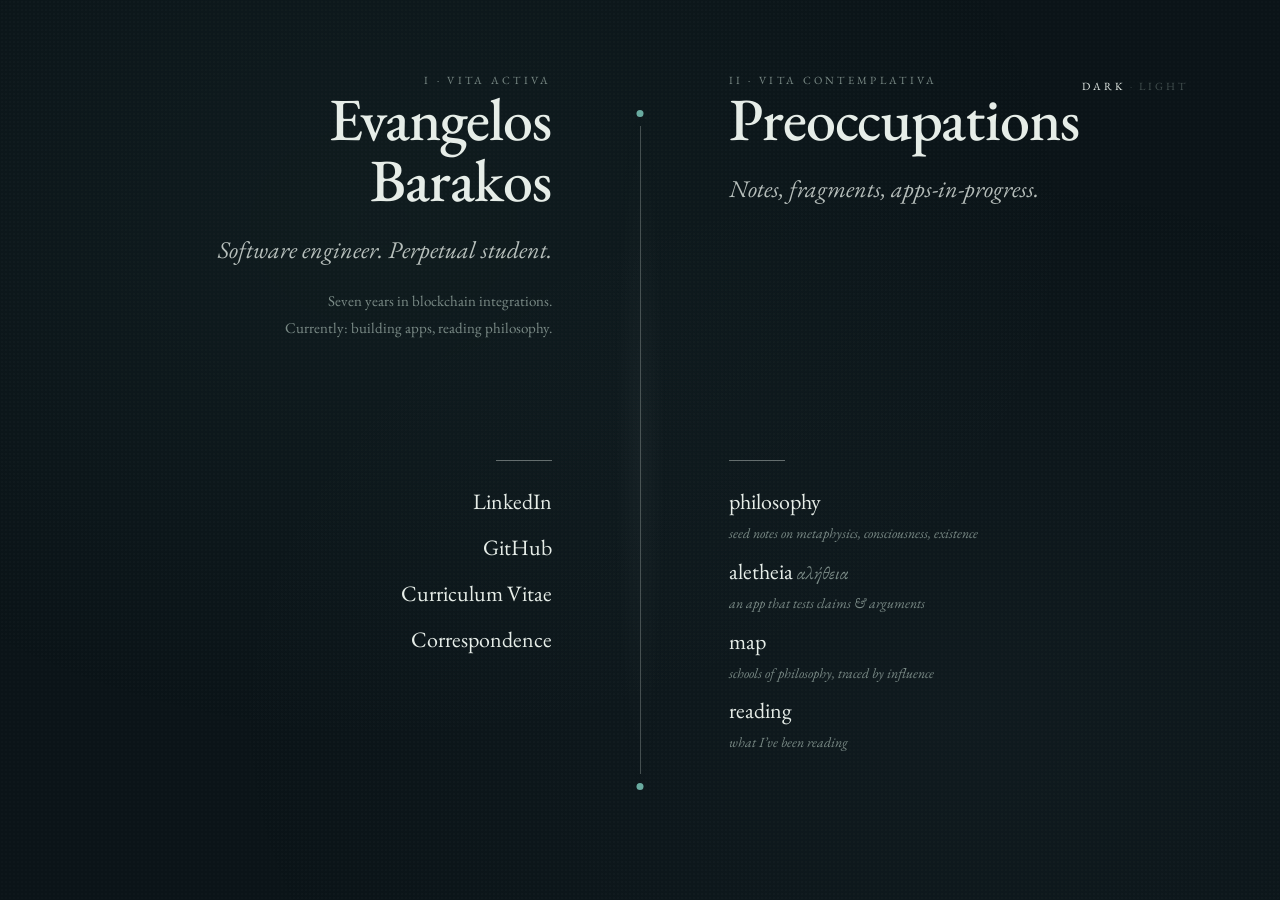
==== index.html @ 4cc936d7 "feat: add reading (Goodreads) entry + sharpen map gloss from real content Right page now has four en" ====
<!DOCTYPE HTML>
<html lang="en">
	<head>
		<title>Evangelos Barakos</title>
		<meta charset="utf-8" />
		<meta name="viewport" content="width=device-width, initial-scale=1" />
		<meta name="description" content="Evangelos Barakos — software engineer and perpetual student. Seven years in blockchain integrations. Personal page, notes, and apps-in-progress." />
		<meta name="theme-color" content="#0b1418" />
		<meta name="color-scheme" content="dark light" />
		<link rel="canonical" href="https://www.ebarakos.com/" />

		<script>
			(function () {
				try {
					var saved = localStorage.getItem('theme');
					document.documentElement.setAttribute('data-theme', saved === 'light' ? 'light' : 'dark');
				} catch (_) {
					document.documentElement.setAttribute('data-theme', 'dark');
				}
			})();
		</script>

		<meta property="og:title" content="Evangelos Barakos" />
		<meta property="og:description" content="Software engineer. Perpetual student. Seven years in blockchain integrations." />
		<meta property="og:type" content="website" />
		<meta property="og:url" content="https://www.ebarakos.com/" />
		<meta property="og:image" content="https://www.ebarakos.com/assets/og-image-v2.png" />
		<meta property="og:image:width" content="1200" />
		<meta property="og:image:height" content="630" />
		<meta name="twitter:card" content="summary_large_image" />
		<meta name="twitter:title" content="Evangelos Barakos" />
		<meta name="twitter:description" content="Software engineer. Perpetual student. Seven years in blockchain integrations." />
		<meta name="twitter:image" content="https://www.ebarakos.com/assets/og-image-v2.png" />

		<link rel="preconnect" href="https://fonts.googleapis.com" />
		<link rel="preconnect" href="https://fonts.gstatic.com" crossorigin />
		<link rel="stylesheet" href="https://fonts.googleapis.com/css2?family=EB+Garamond:ital,wght@0,400;0,500;0,600;1,400;1,500&display=swap" />
		<link rel="stylesheet" href="assets/css/main.css" />

		<link rel="icon" href="assets/favicon.svg" type="image/svg+xml" />
		<link rel="alternate icon" href="assets/favicon.ico" />
		<link rel="apple-touch-icon" href="assets/apple-touch-icon.png" />

		<script type="application/ld+json">
		{
			"@context": "https://schema.org",
			"@type": "Person",
			"name": "Evangelos Barakos",
			"url": "https://www.ebarakos.com/",
			"email": "mailto:e.mparakos@gmail.com",
			"knowsAbout": ["Software engineering", "Blockchain integrations", "Philosophy"],
			"sameAs": [
				"https://www.linkedin.com/in/ebarakos",
				"https://github.com/ebarakos"
			]
		}
		</script>
	</head>
	<body>
		<button class="theme-toggle" type="button" aria-label="Switch between dark and light theme" aria-pressed="false">
			<span class="theme-opt" data-opt="dark">dark</span>
			<span class="theme-sep" aria-hidden="true"> · </span>
			<span class="theme-opt" data-opt="light">light</span>
		</button>

		<main class="shell">

			<section class="page page-left" aria-labelledby="name-heading">
				<div class="folio">I · Vita Activa</div>
				<div class="plate">
					<div class="plate-head">
						<h1 id="name-heading">Evangelos<br/>Barakos</h1>
						<p class="tagline">Software engineer. Perpetual student.</p>
						<div class="bio">
							<p>Seven years in blockchain integrations.</p>
							<p>Currently: building apps, reading philosophy.</p>
						</div>
					</div>
					<span class="rule"></span>
					<div class="plate-body">
						<nav aria-label="Professional links">
							<ul class="listing">
								<li><a href="https://www.linkedin.com/in/ebarakos" target="_blank" rel="noopener noreferrer">LinkedIn</a></li>
								<li><a href="https://github.com/ebarakos" target="_blank" rel="noopener noreferrer">GitHub</a></li>
								<li><a href="assets/cv.pdf" target="_blank" rel="noopener noreferrer">Curriculum Vitae</a></li>
								<li><a href="mailto:e.mparakos@gmail.com">Correspondence</a></li>
							</ul>
						</nav>
					</div>
				</div>
			</section>

			<div class="spine" aria-hidden="true"></div>

			<section class="page page-right" aria-labelledby="preoccupations-heading">
				<div class="folio">II · Vita Contemplativa</div>
				<div class="plate">
					<div class="plate-head">
						<h1 id="preoccupations-heading">Preoccupations</h1>
						<p class="tagline">Notes, fragments, apps-in-progress.</p>
					</div>
					<span class="rule"></span>
					<div class="plate-body">
						<nav aria-label="Personal projects">
							<ul class="listing">
								<li>
									<a href="https://philosophy.ebarakos.com">philosophy</a>
									<em>seed notes on metaphysics, consciousness, existence</em>
								</li>
								<li>
									<a href="https://aletheia.ebarakos.com">aletheia <span class="greek-inline" lang="el">αλήθεια</span></a>
									<em>an app that tests claims &amp; arguments</em>
								</li>
								<li>
									<a href="https://map.ebarakos.com">map</a>
									<em>schools of philosophy, traced by influence</em>
								</li>
								<li>
									<a href="https://www.goodreads.com/user/show/115970348-evangelos-barakos" target="_blank" rel="noopener noreferrer">reading</a>
									<em>what I&rsquo;ve been reading</em>
								</li>
							</ul>
						</nav>
					</div>
				</div>
			</section>

		</main>

		<script>
			(function () {
				var root = document.documentElement;
				var meta = document.querySelector('meta[name="theme-color"]');
				var btn = document.querySelector('.theme-toggle');
				var themeColors = { dark: '#0b1418', light: '#f4efe1' };
				function apply(theme) {
					root.setAttribute('data-theme', theme);
					if (meta) meta.setAttribute('content', themeColors[theme]);
					if (btn) btn.setAttribute('aria-pressed', theme === 'light' ? 'true' : 'false');
					try { localStorage.setItem('theme', theme); } catch (_) {}
				}
				btn.addEventListener('click', function () {
					apply(root.getAttribute('data-theme') === 'light' ? 'dark' : 'light');
				});
				apply(root.getAttribute('data-theme') || 'dark');
			})();
		</script>
	</body>
</html>
---- assets/css/main.css ----
/*
	Codex — ebarakos.com
	Two facing pages: Vita Activa (left) · Vita Contemplativa (right).
*/

/* Reset */
html, body, div, span, h1, p, a, em, ul, li, main, section, nav {
	margin: 0;
	padding: 0;
	border: 0;
	font-size: 100%;
	font: inherit;
	vertical-align: baseline;
}
ul { list-style: none; }
*, *:before, *:after { box-sizing: border-box; }

/* Tokens — dark (default) */
:root {
	color-scheme: dark light;
	--bg: #0b1418;
	--ink: #e6ede8;
	--muted: #7a8a86;
	--rule: rgba(230, 237, 232, 0.26);
	--accent: #6fb3a8;
	--accent-2: #8fbcc9;
	--glow-1: rgba(111, 179, 168, 0.05);
	--glow-2: rgba(143, 188, 201, 0.04);
	--noise: rgba(255, 255, 255, 0.03);
	--gutter-shadow: rgba(255, 255, 255, 0.03);
}

/* Tokens — light (parchment codex), user-opt-in via toggle */
:root[data-theme="light"] {
	--bg: #f4efe1;
	--ink: #1c1914;
	--muted: #6a6253;
	--rule: rgba(28, 25, 20, 0.22);
	--accent: #356b60;
	--accent-2: #4e6f7b;
	--glow-1: rgba(53, 107, 96, 0.05);
	--glow-2: rgba(78, 111, 123, 0.04);
	--noise: rgba(28, 25, 20, 0.035);
	--gutter-shadow: rgba(28, 25, 20, 0.05);
}

/* Base */
html, body { height: 100%; }
body {
	font-family: "EB Garamond", serif;
	color: var(--ink);
	background: var(--bg);
	font-size: 18px;
	line-height: 1.55;
	transition: background-color 0.35s ease, color 0.35s ease;
}

/* Ambient glows + fine noise */
body::before {
	content: "";
	position: fixed; inset: 0;
	background:
		radial-gradient(ellipse at 30% 25%, var(--glow-1), transparent 55%),
		radial-gradient(ellipse at 75% 80%, var(--glow-2), transparent 55%);
	pointer-events: none;
	z-index: 0;
}
body::after {
	content: "";
	position: fixed; inset: 0;
	background-image: radial-gradient(var(--noise) 1px, transparent 1px);
	background-size: 4px 4px;
	opacity: 0.5;
	pointer-events: none;
	z-index: 0;
}

/* Layout: two facing pages with a hairline spine */
.shell {
	position: relative;
	min-height: 100%;
	display: grid;
	grid-template-columns: 1fr 1px 1fr;
	animation: fade 1.3s ease both;
	z-index: 1;
}
/* Gutter shadow — simulates the inner curve of an open book */
.shell::before {
	content: "";
	position: absolute;
	left: 50%;
	top: 10%; bottom: 10%;
	width: 56px;
	transform: translateX(-50%);
	background: radial-gradient(ellipse at center, var(--gutter-shadow) 0%, transparent 70%);
	pointer-events: none;
	z-index: 0;
}
@keyframes fade { from { opacity: 0; } to { opacity: 1; } }

.spine {
	background: var(--rule);
	height: 72%;
	align-self: center;
	width: 1px;
	position: relative;
	z-index: 1;
}
.spine::before, .spine::after {
	content: "";
	position: absolute;
	left: 50%; transform: translateX(-50%);
	width: 7px; height: 7px; border-radius: 50%;
	background: var(--accent);
	opacity: 0.95;
}
.spine::before { top: -16px; }
.spine::after  { bottom: -16px; }

.page {
	padding: 72px 88px;
	display: flex;
	flex-direction: column;
	justify-content: space-between;
	position: relative;
	z-index: 1;
}
.page-left  { text-align: right; }
.page-right { text-align: left; }

.folio {
	font-size: 11px;
	letter-spacing: 0.3em;
	text-transform: uppercase;
	color: var(--muted);
}

.plate {
	flex: 1;
	display: flex;
	flex-direction: column;
}
/* Rule-aligned layout: both halves are flex:1 so the rule is the shared horizontal
   axis. Content on both sides starts from the top of its half; the empty space
   between the last line of content and the rule just varies per side. */
.plate-head {
	flex: 1;
	display: flex;
	flex-direction: column;
	justify-content: flex-start;
}
.plate-body {
	flex: 1;
	display: flex;
	flex-direction: column;
	justify-content: flex-start;
}

/* Display headings */
h1 {
	font-family: "EB Garamond", serif;
	font-weight: 500;
	font-size: 60px;
	line-height: 1.02;
	letter-spacing: -0.015em;
}
h1 em {
	color: var(--accent);
	font-style: italic;
	font-weight: 500;
}

.tagline {
	font-family: "EB Garamond", serif;
	font-style: italic;
	font-weight: 400;
	color: var(--ink);
	opacity: 0.78;
	font-size: 24px;
	line-height: 1.4;
	margin-top: 22px;
	max-width: 440px;
}
.page-left .tagline { margin-left: auto; }

.bio {
	font-family: "EB Garamond", serif;
	font-size: 15px;
	line-height: 1.55;
	color: var(--muted);
	margin-top: 22px;
	max-width: 440px;
}
.bio p { margin: 0; }
.bio p + p { margin-top: 4px; }
.page-left .bio { margin-left: auto; text-align: right; }

.rule {
	display: block;
	width: 56px; height: 1px;
	background: var(--ink);
	opacity: 0.4;
	margin: 28px 0 24px 0;
}
.page-left .rule  { align-self: flex-end; }
.page-right .rule { align-self: flex-start; }

/* Listings */
.listing {
	display: flex;
	flex-direction: column;
	gap: 10px;
	font-size: 22px;
}
.listing a {
	color: var(--ink);
	text-decoration: none;
	position: relative;
	display: inline-block;
	padding-bottom: 2px;
	transition: color .2s;
}
.listing a::after {
	content: "";
	position: absolute;
	left: 0; right: 0; bottom: 0;
	height: 1px;
	background: var(--accent);
	transform: scaleX(0);
	transform-origin: right;
	transition: transform .3s ease;
}
.page-right .listing a::after { transform-origin: left; }
.listing a:hover { color: var(--accent); }
.listing a:hover::after { transform: scaleX(1); }
.listing a:focus-visible { color: var(--accent); outline: none; }
.listing a:focus-visible::after { transform: scaleX(1); }
.listing em {
	display: block;
	font-size: 14px;
	color: var(--muted);
	margin-top: 2px;
	font-style: italic;
}
.page-left .listing { align-items: flex-end; }

.greek-inline {
	font-style: italic;
	color: var(--muted);
	font-size: 18px;
}

/* Theme toggle — a small typographic switch, top-right of viewport */
.theme-toggle {
	position: fixed;
	top: 72px;
	right: 88px;
	z-index: 3;
	background: none;
	border: 0;
	padding: 6px 4px;
	font: inherit;
	font-size: 11px;
	letter-spacing: 0.28em;
	text-transform: uppercase;
	color: var(--muted);
	cursor: pointer;
	display: inline-flex;
	align-items: center;
	gap: 0;
}
.theme-toggle .theme-opt { transition: color 0.25s ease, opacity 0.25s ease; opacity: 0.5; }
.theme-toggle .theme-sep { padding: 0 4px; opacity: 0.35; }
:root[data-theme="dark"] .theme-opt[data-opt="dark"],
:root[data-theme="light"] .theme-opt[data-opt="light"] { color: var(--ink); opacity: 1; }
:root[data-theme="dark"] .theme-toggle:hover .theme-opt[data-opt="light"],
:root[data-theme="light"] .theme-toggle:hover .theme-opt[data-opt="dark"] { color: var(--accent); opacity: 1; }
.theme-toggle:focus-visible { outline: 1px solid var(--accent); outline-offset: 4px; }

/* Reduced motion */
@media (prefers-reduced-motion: reduce) {
	*, *::before, *::after {
		animation-duration: 0.01ms !important;
		transition-duration: 0.01ms !important;
	}
}

/* Intermediate: narrow laptop / large tablet */
@media (min-width: 901px) and (max-width: 1180px) {
	.page { padding: 56px 56px; }
	h1 { font-size: 48px; }
	.listing { font-size: 20px; }
	.tagline { font-size: 21px; }
	.bio { font-size: 14px; }
}

/* Mobile */
@media (max-width: 900px) {
	.shell {
		grid-template-columns: 1fr;
		grid-template-rows: auto auto auto;
		min-height: 100%;
	}
	.shell::before { display: none; }

	.spine {
		width: 100%;
		height: 56px;
		background: none;
		display: grid;
		place-items: center;
		margin: 0;
	}
	.spine::before {
		content: "";
		grid-area: 1 / 1;
		position: static;
		transform: none;
		width: 72%; height: 1px;
		background: var(--rule);
		border-radius: 0;
		top: auto;
		opacity: 1;
		justify-self: center;
	}
	.spine::after {
		content: "✦";
		grid-area: 1 / 1;
		position: static;
		transform: none;
		width: auto; height: auto;
		border-radius: 0;
		background: var(--bg);
		color: var(--accent);
		font-size: 18px;
		padding: 0 16px;
		opacity: 0.9;
		bottom: auto;
		z-index: 1;
	}

	.page { padding: 48px 28px; }
	.page-left, .page-right { text-align: left; }
	.page-left .listing { align-items: flex-start; }
	.page-left .tagline { margin-left: 0; }
	.page-left .bio { margin-left: 0; text-align: left; }
	.page-left .rule { align-self: flex-start; }
	h1 { font-size: 40px; }
	.listing { font-size: 20px; }
	.tagline { font-size: 20px; margin-top: 18px; }
	.bio { font-size: 14px; margin-top: 18px; }

	/* Mobile: pages stack, no need for the rule-aligned flex trick */
	.plate-head, .plate-body { flex: 0 0 auto; display: block; }

	.theme-toggle { top: 18px; right: 20px; font-size: 10px; letter-spacing: 0.22em; }
}

/* Intermediate: shrink toggle inset with the page */
@media (min-width: 901px) and (max-width: 1180px) {
	.theme-toggle { top: 56px; right: 56px; }
}

/* Print — the codex as a printed object */
@media print {
	:root {
		--bg: #f6f1e3;
		--ink: #1a1410;
		--muted: #4f4a3f;
		--rule: rgba(26, 20, 16, 0.3);
		--accent: #2e5a50;
		--glow-1: transparent;
		--glow-2: transparent;
		--noise: transparent;
		--gutter-shadow: transparent;
	}
	body { overflow: visible; font-size: 11pt; background: var(--bg); color: var(--ink); }
	body::before, body::after { display: none; }
	.theme-toggle { display: none; }
	.shell { display: block; min-height: 0; animation: none; }
	.shell::before { display: none; }
	.spine { display: none; }
	.page { padding: 0.6in 0.7in; text-align: left; page-break-after: always; }
	.page-right { page-break-after: auto; }
	.page-left .rule, .page-left .listing, .page-left .tagline, .page-left .bio { align-self: flex-start; margin-left: 0; text-align: left; }
	.plate-head, .plate-body { flex: 0 0 auto; display: block; }
	h1 { font-size: 36pt; }
	.listing { font-size: 12pt; }
	.listing a { color: var(--ink); }
	.listing a::after { display: none; }
	.listing a[href^="http"]::after,
	.listing a[href^="mailto"]::after {
		content: " (" attr(href) ")";
		position: static;
		display: inline;
		background: none;
		color: var(--muted);
		font-size: 0.8em;
		font-style: italic;
		transform: none;
		height: auto;
	}
}
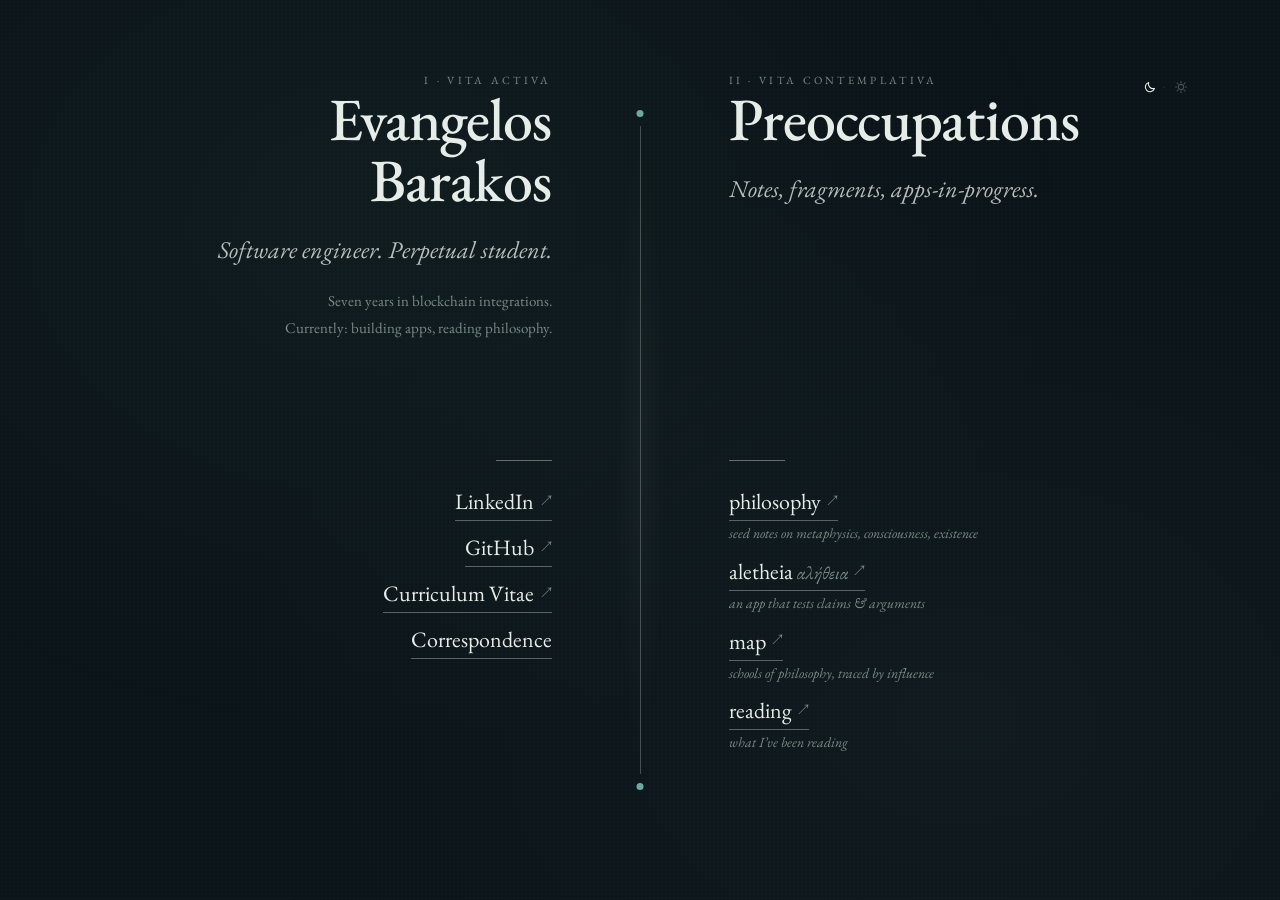
==== commit 805ca5ad: "feat(ui): mark external links with ↗ glyph and swap theme toggle to sun/moon icons External listings" ====
--- a/index.html
+++ b/index.html
@@ -57,10 +57,19 @@
 		</script>
 	</head>
 	<body>
-		<button class="theme-toggle" type="button" aria-label="Switch between dark and light theme" aria-pressed="false">
-			<span class="theme-opt" data-opt="dark">dark</span>
+		<button class="theme-toggle" type="button" aria-label="Dark theme active. Click to switch to light.">
+			<span class="theme-opt" data-opt="dark" aria-hidden="true">
+				<svg viewBox="0 0 16 16" width="14" height="14" fill="none" stroke="currentColor" stroke-width="1.25" stroke-linecap="round" stroke-linejoin="round">
+					<path d="M13.2 9.6A5.4 5.4 0 0 1 6.4 2.8a5.4 5.4 0 1 0 6.8 6.8Z" />
+				</svg>
+			</span>
 			<span class="theme-sep" aria-hidden="true"> · </span>
-			<span class="theme-opt" data-opt="light">light</span>
+			<span class="theme-opt" data-opt="light" aria-hidden="true">
+				<svg viewBox="0 0 16 16" width="14" height="14" fill="none" stroke="currentColor" stroke-width="1.25" stroke-linecap="round" stroke-linejoin="round">
+					<circle cx="8" cy="8" r="3" />
+					<path d="M8 1.5v1.8M8 12.7v1.8M1.5 8h1.8M12.7 8h1.8M3.4 3.4l1.3 1.3M11.3 11.3l1.3 1.3M12.6 3.4l-1.3 1.3M4.7 11.3l-1.3 1.3" />
+				</svg>
+			</span>
 		</button>
 
 		<main class="shell">
@@ -80,9 +89,9 @@
 					<div class="plate-body">
 						<nav aria-label="Professional links">
 							<ul class="listing">
-								<li><a href="https://www.linkedin.com/in/ebarakos" target="_blank" rel="noopener noreferrer">LinkedIn</a></li>
-								<li><a href="https://github.com/ebarakos" target="_blank" rel="noopener noreferrer">GitHub</a></li>
-								<li><a href="assets/cv.pdf" target="_blank" rel="noopener noreferrer">Curriculum Vitae</a></li>
+								<li><a href="https://www.linkedin.com/in/ebarakos" target="_blank" rel="noopener noreferrer">LinkedIn <span class="ext" aria-hidden="true">↗</span></a></li>
+								<li><a href="https://github.com/ebarakos" target="_blank" rel="noopener noreferrer">GitHub <span class="ext" aria-hidden="true">↗</span></a></li>
+								<li><a href="assets/cv.pdf" target="_blank" rel="noopener noreferrer">Curriculum Vitae <span class="ext" aria-hidden="true">↗</span></a></li>
 								<li><a href="mailto:e.mparakos@gmail.com">Correspondence</a></li>
 							</ul>
 						</nav>
@@ -104,19 +113,19 @@
 						<nav aria-label="Personal projects">
 							<ul class="listing">
 								<li>
-									<a href="https://philosophy.ebarakos.com">philosophy</a>
+									<a href="https://philosophy.ebarakos.com">philosophy <span class="ext" aria-hidden="true">↗</span></a>
 									<em>seed notes on metaphysics, consciousness, existence</em>
 								</li>
 								<li>
-									<a href="https://aletheia.ebarakos.com">aletheia <span class="greek-inline" lang="el">αλήθεια</span></a>
+									<a href="https://aletheia.ebarakos.com">aletheia <span class="greek-inline" lang="el">αλήθεια</span> <span class="ext" aria-hidden="true">↗</span></a>
 									<em>an app that tests claims &amp; arguments</em>
 								</li>
 								<li>
-									<a href="https://map.ebarakos.com">map</a>
+									<a href="https://map.ebarakos.com">map <span class="ext" aria-hidden="true">↗</span></a>
 									<em>schools of philosophy, traced by influence</em>
 								</li>
 								<li>
-									<a href="https://www.goodreads.com/user/show/115970348-evangelos-barakos" target="_blank" rel="noopener noreferrer">reading</a>
+									<a href="https://www.goodreads.com/user/show/115970348-evangelos-barakos" target="_blank" rel="noopener noreferrer">reading <span class="ext" aria-hidden="true">↗</span></a>
 									<em>what I&rsquo;ve been reading</em>
 								</li>
 							</ul>
@@ -136,7 +145,7 @@
 				function apply(theme) {
 					root.setAttribute('data-theme', theme);
 					if (meta) meta.setAttribute('content', themeColors[theme]);
-					if (btn) btn.setAttribute('aria-pressed', theme === 'light' ? 'true' : 'false');
+					if (btn) btn.setAttribute('aria-label', theme === 'light' ? 'Light theme active. Click to switch to dark.' : 'Dark theme active. Click to switch to light.');
 					try { localStorage.setItem('theme', theme); } catch (_) {}
 				}
 				btn.addEventListener('click', function () {
--- a/assets/css/main.css
+++ b/assets/css/main.css
@@ -169,7 +169,6 @@
 	font-style: italic;
 	font-weight: 500;
 }
-
 .tagline {
 	font-family: "EB Garamond", serif;
 	font-style: italic;
@@ -219,6 +218,13 @@
 	display: inline-block;
 	padding-bottom: 2px;
 	transition: color .2s;
+	background-image: linear-gradient(
+		color-mix(in srgb, currentColor 35%, transparent),
+		color-mix(in srgb, currentColor 35%, transparent)
+	);
+	background-repeat: no-repeat;
+	background-position: 0 100%;
+	background-size: 100% 1px;
 }
 .listing a::after {
 	content: "";
@@ -235,6 +241,17 @@
 .listing a:hover::after { transform: scaleX(1); }
 .listing a:focus-visible { color: var(--accent); outline: none; }
 .listing a:focus-visible::after { transform: scaleX(1); }
+.listing a .ext {
+	display: inline-block;
+	font-size: 0.62em;
+	color: var(--muted);
+	margin-left: 0.2em;
+	vertical-align: 0.45em;
+	letter-spacing: 0;
+	transition: color .25s ease, transform .25s ease;
+}
+.listing a:hover .ext,
+.listing a:focus-visible .ext { color: var(--accent); transform: translate(1px, -1px); }
 .listing em {
 	display: block;
 	font-size: 14px;
@@ -269,8 +286,9 @@
 	align-items: center;
 	gap: 0;
 }
-.theme-toggle .theme-opt { transition: color 0.25s ease, opacity 0.25s ease; opacity: 0.5; }
-.theme-toggle .theme-sep { padding: 0 4px; opacity: 0.35; }
+.theme-toggle .theme-opt { transition: color 0.25s ease, opacity 0.25s ease; opacity: 0.5; display: inline-flex; align-items: center; }
+.theme-toggle .theme-opt svg { display: block; }
+.theme-toggle .theme-sep { padding: 0 6px; opacity: 0.35; }
 :root[data-theme="dark"] .theme-opt[data-opt="dark"],
 :root[data-theme="light"] .theme-opt[data-opt="light"] { color: var(--ink); opacity: 1; }
 :root[data-theme="dark"] .theme-toggle:hover .theme-opt[data-opt="light"],
@@ -386,7 +404,8 @@
 	.plate-head, .plate-body { flex: 0 0 auto; display: block; }
 	h1 { font-size: 36pt; }
 	.listing { font-size: 12pt; }
-	.listing a { color: var(--ink); }
+	.listing a { color: var(--ink); background-image: none; }
+	.listing a .ext { display: none; }
 	.listing a::after { display: none; }
 	.listing a[href^="http"]::after,
 	.listing a[href^="mailto"]::after {
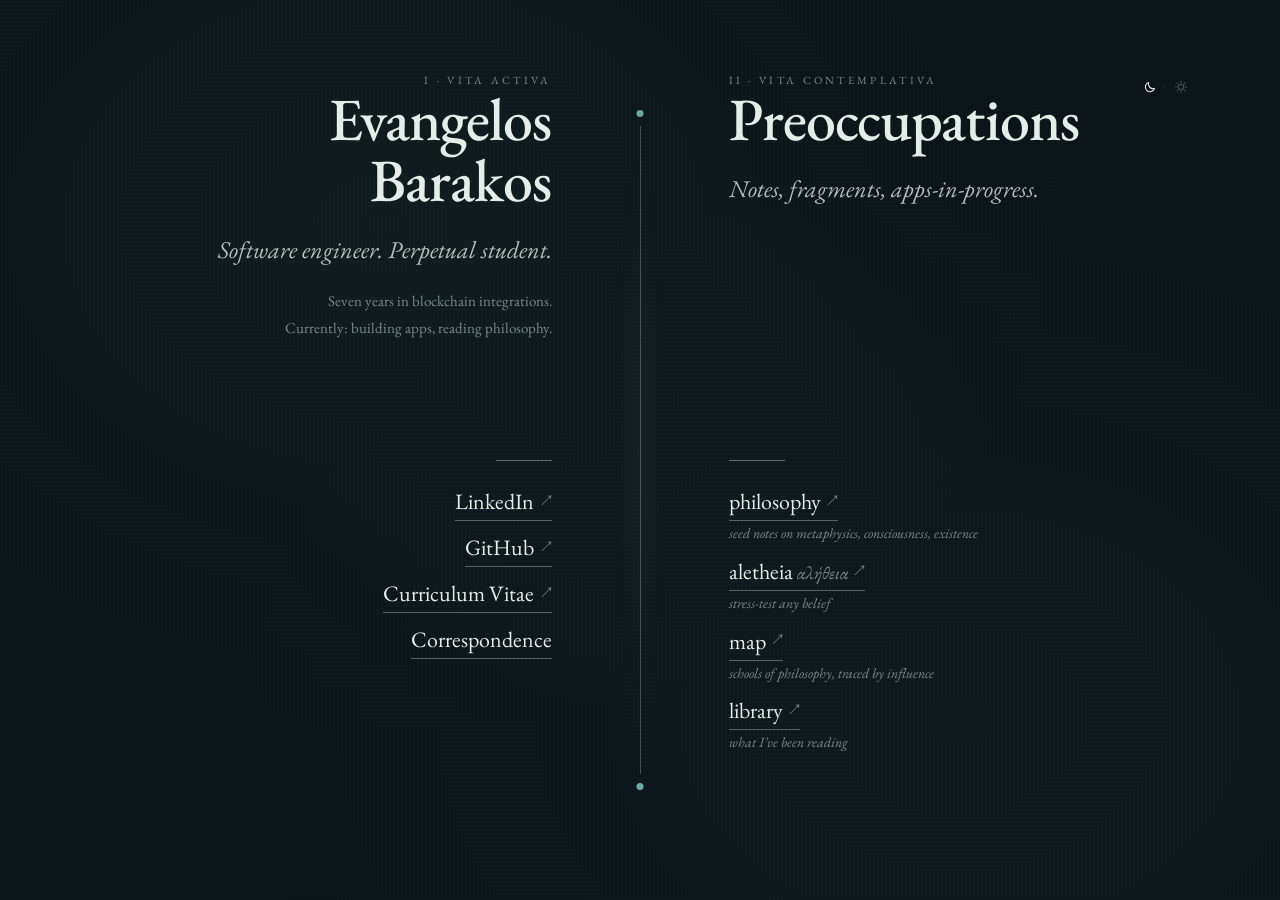
==== commit a31fbfc9: "Small changes" ====
--- a/index.html
+++ b/index.html
@@ -118,14 +118,14 @@
 								</li>
 								<li>
 									<a href="https://aletheia.ebarakos.com">aletheia <span class="greek-inline" lang="el">αλήθεια</span> <span class="ext" aria-hidden="true">↗</span></a>
-									<em>an app that tests claims &amp; arguments</em>
+									<em>stress-test any belief</em>
 								</li>
 								<li>
 									<a href="https://map.ebarakos.com">map <span class="ext" aria-hidden="true">↗</span></a>
 									<em>schools of philosophy, traced by influence</em>
 								</li>
 								<li>
-									<a href="https://www.goodreads.com/user/show/115970348-evangelos-barakos" target="_blank" rel="noopener noreferrer">reading <span class="ext" aria-hidden="true">↗</span></a>
+									<a href="https://www.goodreads.com/user/show/115970348-evangelos-barakos" target="_blank" rel="noopener noreferrer">library <span class="ext" aria-hidden="true">↗</span></a>
 									<em>what I&rsquo;ve been reading</em>
 								</li>
 							</ul>
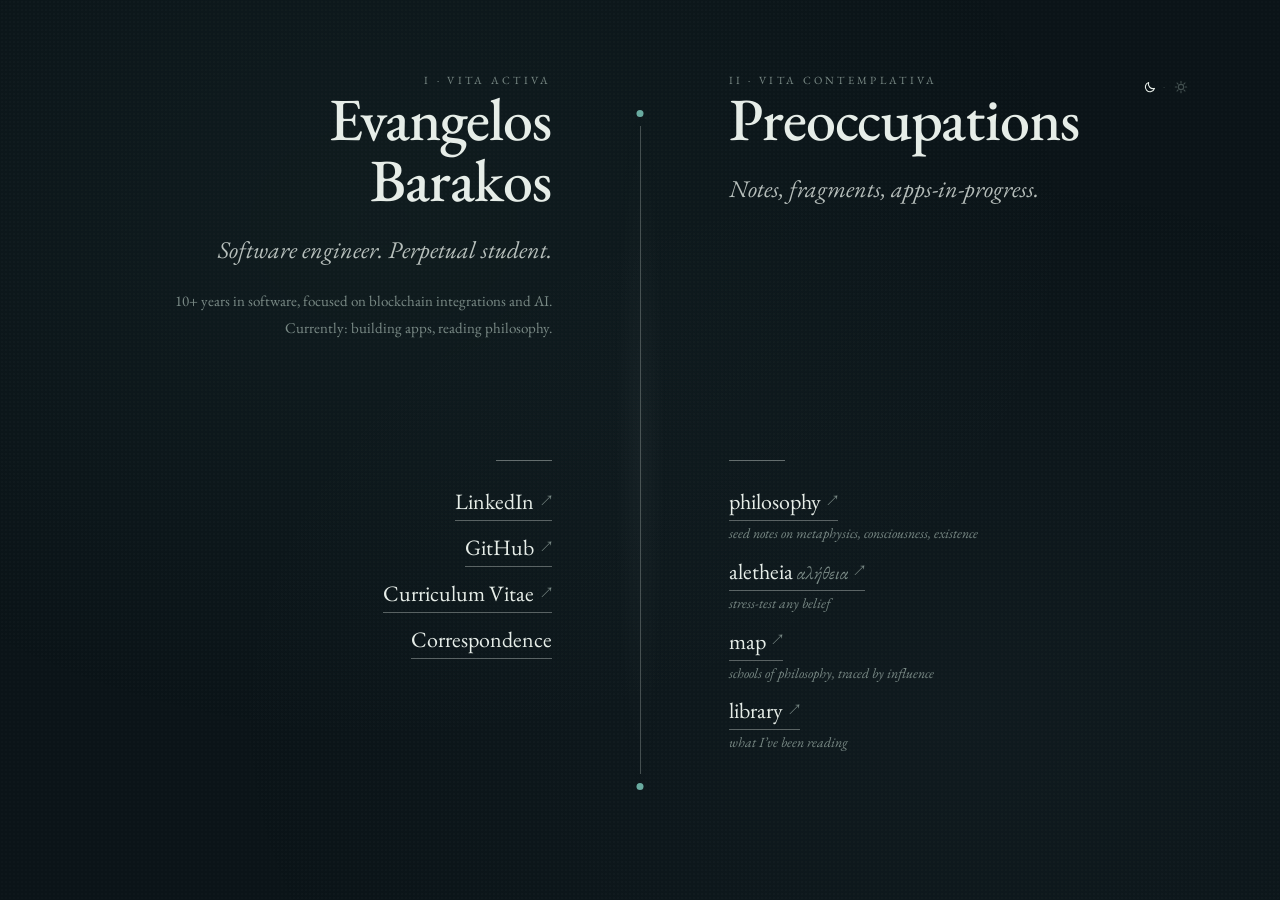
==== commit 57ff4b22: "Small change" ====
--- a/index.html
+++ b/index.html
@@ -4,7 +4,7 @@
 		<title>Evangelos Barakos</title>
 		<meta charset="utf-8" />
 		<meta name="viewport" content="width=device-width, initial-scale=1" />
-		<meta name="description" content="Evangelos Barakos — software engineer and perpetual student. Seven years in blockchain integrations. Personal page, notes, and apps-in-progress." />
+		<meta name="description" content="Evangelos Barakos — software engineer and perpetual student. 10+ years in software, focused on blockchain integrations and AI. Personal page, notes, and apps-in-progress." />
 		<meta name="theme-color" content="#0b1418" />
 		<meta name="color-scheme" content="dark light" />
 		<link rel="canonical" href="https://www.ebarakos.com/" />
@@ -21,7 +21,7 @@
 		</script>
 
 		<meta property="og:title" content="Evangelos Barakos" />
-		<meta property="og:description" content="Software engineer. Perpetual student. Seven years in blockchain integrations." />
+		<meta property="og:description" content="Software engineer. Perpetual student. 10+ years in software, focused on blockchain integrations and AI." />
 		<meta property="og:type" content="website" />
 		<meta property="og:url" content="https://www.ebarakos.com/" />
 		<meta property="og:image" content="https://www.ebarakos.com/assets/og-image-v2.png" />
@@ -29,7 +29,7 @@
 		<meta property="og:image:height" content="630" />
 		<meta name="twitter:card" content="summary_large_image" />
 		<meta name="twitter:title" content="Evangelos Barakos" />
-		<meta name="twitter:description" content="Software engineer. Perpetual student. Seven years in blockchain integrations." />
+		<meta name="twitter:description" content="Software engineer. Perpetual student. 10+ years in software, focused on blockchain integrations and AI." />
 		<meta name="twitter:image" content="https://www.ebarakos.com/assets/og-image-v2.png" />
 
 		<link rel="preconnect" href="https://fonts.googleapis.com" />
@@ -81,7 +81,7 @@
 						<h1 id="name-heading">Evangelos<br/>Barakos</h1>
 						<p class="tagline">Software engineer. Perpetual student.</p>
 						<div class="bio">
-							<p>Seven years in blockchain integrations.</p>
+							<p>10+ years in software, focused on blockchain integrations and AI.</p>
 							<p>Currently: building apps, reading philosophy.</p>
 						</div>
 					</div>
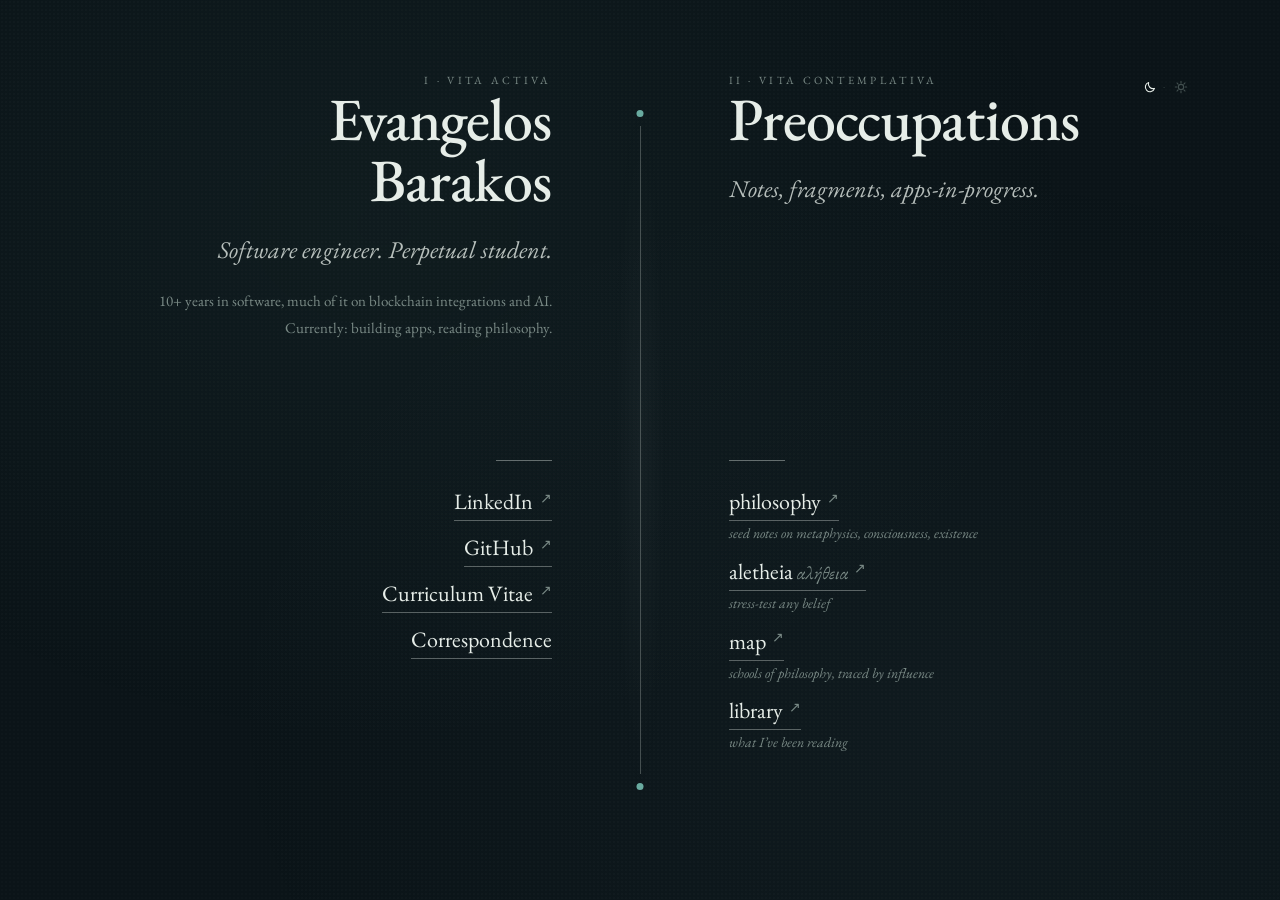
==== commit 82d9d3d3: "feat(site): self-host fonts, refresh OG image, add 404 page, tidy metadata - Self-host EB Garamond (" ====
--- a/index.html
+++ b/index.html
@@ -4,7 +4,7 @@
 		<title>Evangelos Barakos</title>
 		<meta charset="utf-8" />
 		<meta name="viewport" content="width=device-width, initial-scale=1" />
-		<meta name="description" content="Evangelos Barakos — software engineer and perpetual student. 10+ years in software, focused on blockchain integrations and AI. Personal page, notes, and apps-in-progress." />
+		<meta name="description" content="Evangelos Barakos — software engineer and perpetual student. 10+ years in software, much of it on blockchain integrations and AI. Personal page, notes, and apps-in-progress." />
 		<meta name="theme-color" content="#0b1418" />
 		<meta name="color-scheme" content="dark light" />
 		<link rel="canonical" href="https://www.ebarakos.com/" />
@@ -21,20 +21,19 @@
 		</script>
 
 		<meta property="og:title" content="Evangelos Barakos" />
-		<meta property="og:description" content="Software engineer. Perpetual student. 10+ years in software, focused on blockchain integrations and AI." />
+		<meta property="og:description" content="Software engineer. Perpetual student. 10+ years in software, much of it on blockchain integrations and AI." />
 		<meta property="og:type" content="website" />
 		<meta property="og:url" content="https://www.ebarakos.com/" />
-		<meta property="og:image" content="https://www.ebarakos.com/assets/og-image-v2.png" />
+		<meta property="og:image" content="https://www.ebarakos.com/assets/og-image-v3.png" />
 		<meta property="og:image:width" content="1200" />
 		<meta property="og:image:height" content="630" />
 		<meta name="twitter:card" content="summary_large_image" />
 		<meta name="twitter:title" content="Evangelos Barakos" />
-		<meta name="twitter:description" content="Software engineer. Perpetual student. 10+ years in software, focused on blockchain integrations and AI." />
-		<meta name="twitter:image" content="https://www.ebarakos.com/assets/og-image-v2.png" />
+		<meta name="twitter:description" content="Software engineer. Perpetual student. 10+ years in software, much of it on blockchain integrations and AI." />
+		<meta name="twitter:image" content="https://www.ebarakos.com/assets/og-image-v3.png" />
 
-		<link rel="preconnect" href="https://fonts.googleapis.com" />
-		<link rel="preconnect" href="https://fonts.gstatic.com" crossorigin />
-		<link rel="stylesheet" href="https://fonts.googleapis.com/css2?family=EB+Garamond:ital,wght@0,400;0,500;0,600;1,400;1,500&display=swap" />
+		<link rel="preload" href="assets/fonts/eb-garamond-latin.woff2" as="font" type="font/woff2" crossorigin />
+		<link rel="preload" href="assets/fonts/eb-garamond-latin-italic.woff2" as="font" type="font/woff2" crossorigin />
 		<link rel="stylesheet" href="assets/css/main.css" />
 
 		<link rel="icon" href="assets/favicon.svg" type="image/svg+xml" />
@@ -81,7 +80,7 @@
 						<h1 id="name-heading">Evangelos<br/>Barakos</h1>
 						<p class="tagline">Software engineer. Perpetual student.</p>
 						<div class="bio">
-							<p>10+ years in software, focused on blockchain integrations and AI.</p>
+							<p>10+ years in software, much of it on blockchain integrations and AI.</p>
 							<p>Currently: building apps, reading philosophy.</p>
 						</div>
 					</div>
@@ -105,7 +104,7 @@
 				<div class="folio">II · Vita Contemplativa</div>
 				<div class="plate">
 					<div class="plate-head">
-						<h1 id="preoccupations-heading">Preoccupations</h1>
+						<h2 id="preoccupations-heading">Preoccupations</h2>
 						<p class="tagline">Notes, fragments, apps-in-progress.</p>
 					</div>
 					<span class="rule"></span>
--- a/assets/css/main.css
+++ b/assets/css/main.css
@@ -3,8 +3,43 @@
 	Two facing pages: Vita Activa (left) · Vita Contemplativa (right).
 */
 
+/* Fonts — self-hosted EB Garamond (variable, wght 400–500), latin + greek subsets.
+   Licensed under the SIL Open Font License: https://openfontlicense.org */
+@font-face {
+	font-family: "EB Garamond";
+	font-style: normal;
+	font-weight: 400 500;
+	font-display: swap;
+	src: url("../fonts/eb-garamond-latin.woff2") format("woff2");
+	unicode-range: U+0000-00FF, U+0131, U+0152-0153, U+02BB-02BC, U+02C6, U+02DA, U+02DC, U+0304, U+0308, U+0329, U+2000-206F, U+20AC, U+2122, U+2191, U+2193, U+2212, U+2215, U+FEFF, U+FFFD;
+}
+@font-face {
+	font-family: "EB Garamond";
+	font-style: normal;
+	font-weight: 400 500;
+	font-display: swap;
+	src: url("../fonts/eb-garamond-greek.woff2") format("woff2");
+	unicode-range: U+0370-0377, U+037A-037F, U+0384-038A, U+038C, U+038E-03A1, U+03A3-03FF;
+}
+@font-face {
+	font-family: "EB Garamond";
+	font-style: italic;
+	font-weight: 400 500;
+	font-display: swap;
+	src: url("../fonts/eb-garamond-latin-italic.woff2") format("woff2");
+	unicode-range: U+0000-00FF, U+0131, U+0152-0153, U+02BB-02BC, U+02C6, U+02DA, U+02DC, U+0304, U+0308, U+0329, U+2000-206F, U+20AC, U+2122, U+2191, U+2193, U+2212, U+2215, U+FEFF, U+FFFD;
+}
+@font-face {
+	font-family: "EB Garamond";
+	font-style: italic;
+	font-weight: 400 500;
+	font-display: swap;
+	src: url("../fonts/eb-garamond-greek-italic.woff2") format("woff2");
+	unicode-range: U+0370-0377, U+037A-037F, U+0384-038A, U+038C, U+038E-03A1, U+03A3-03FF;
+}
+
 /* Reset */
-html, body, div, span, h1, p, a, em, ul, li, main, section, nav {
+html, body, div, span, h1, h2, p, a, em, ul, li, main, section, nav {
 	margin: 0;
 	padding: 0;
 	border: 0;
@@ -156,15 +191,15 @@
 	justify-content: flex-start;
 }
 
-/* Display headings */
-h1 {
+/* Display headings — h1 and h2 share the same plate-title style */
+h1, h2 {
 	font-family: "EB Garamond", serif;
 	font-weight: 500;
 	font-size: 60px;
 	line-height: 1.02;
 	letter-spacing: -0.015em;
 }
-h1 em {
+h1 em, h2 em {
 	color: var(--accent);
 	font-style: italic;
 	font-weight: 500;
@@ -306,7 +341,7 @@
 /* Intermediate: narrow laptop / large tablet */
 @media (min-width: 901px) and (max-width: 1180px) {
 	.page { padding: 56px 56px; }
-	h1 { font-size: 48px; }
+	h1, h2 { font-size: 48px; }
 	.listing { font-size: 20px; }
 	.tagline { font-size: 21px; }
 	.bio { font-size: 14px; }
@@ -363,7 +398,7 @@
 	.page-left .tagline { margin-left: 0; }
 	.page-left .bio { margin-left: 0; text-align: left; }
 	.page-left .rule { align-self: flex-start; }
-	h1 { font-size: 40px; }
+	h1, h2 { font-size: 40px; }
 	.listing { font-size: 20px; }
 	.tagline { font-size: 20px; margin-top: 18px; }
 	.bio { font-size: 14px; margin-top: 18px; }
@@ -402,7 +437,7 @@
 	.page-right { page-break-after: auto; }
 	.page-left .rule, .page-left .listing, .page-left .tagline, .page-left .bio { align-self: flex-start; margin-left: 0; text-align: left; }
 	.plate-head, .plate-body { flex: 0 0 auto; display: block; }
-	h1 { font-size: 36pt; }
+	h1, h2 { font-size: 36pt; }
 	.listing { font-size: 12pt; }
 	.listing a { color: var(--ink); background-image: none; }
 	.listing a .ext { display: none; }
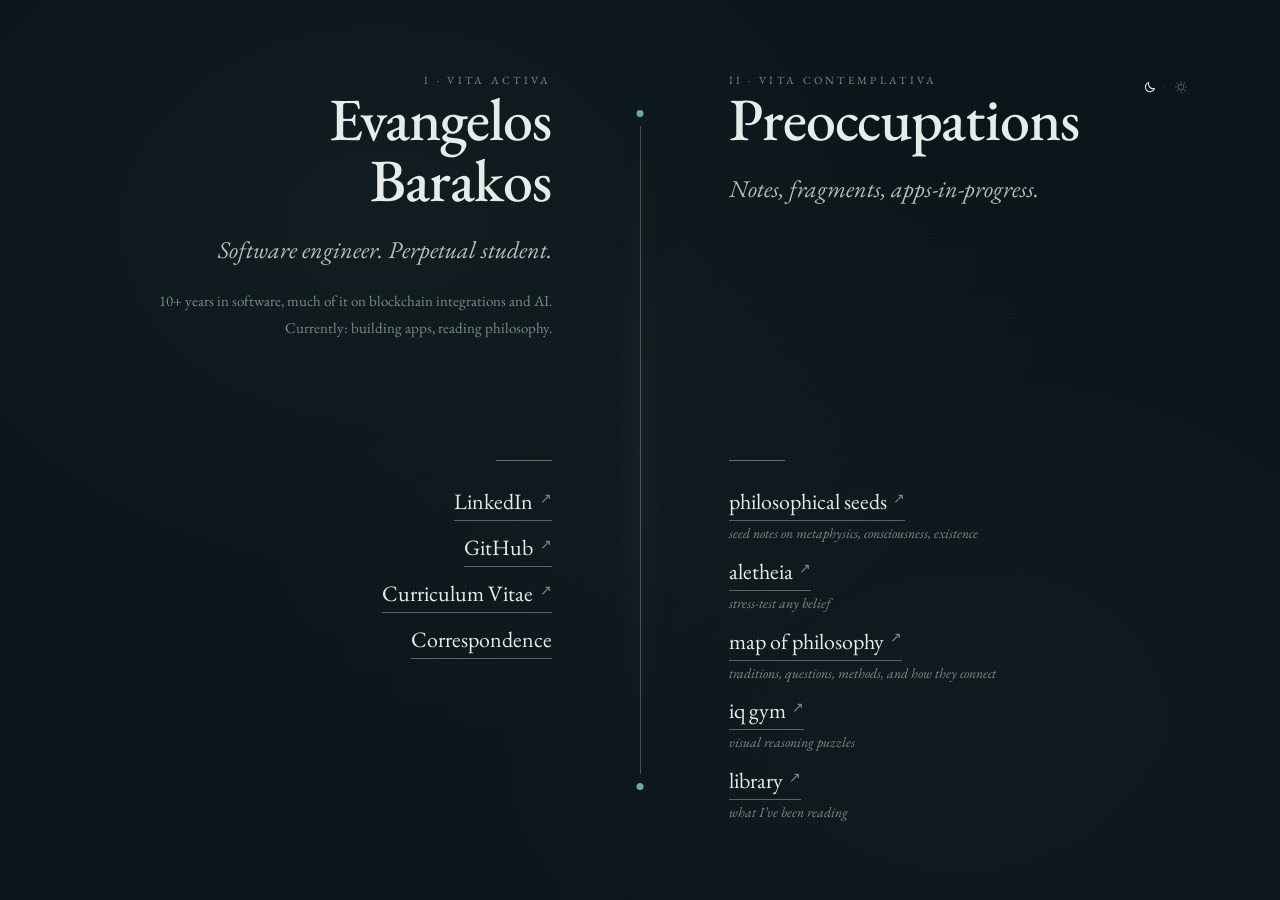
==== commit 106f2484: "feat(site): add iq gym to Preoccupations and refresh project labels - Add iq.ebarakos.com as "iq gym" ====
--- a/index.html
+++ b/index.html
@@ -112,16 +112,20 @@
 						<nav aria-label="Personal projects">
 							<ul class="listing">
 								<li>
-									<a href="https://philosophy.ebarakos.com">philosophy <span class="ext" aria-hidden="true">↗</span></a>
+									<a href="https://philosophy.ebarakos.com">philosophical seeds <span class="ext" aria-hidden="true">↗</span></a>
 									<em>seed notes on metaphysics, consciousness, existence</em>
 								</li>
 								<li>
-									<a href="https://aletheia.ebarakos.com">aletheia <span class="greek-inline" lang="el">αλήθεια</span> <span class="ext" aria-hidden="true">↗</span></a>
+									<a href="https://aletheia.ebarakos.com">aletheia <span class="ext" aria-hidden="true">↗</span></a>
 									<em>stress-test any belief</em>
 								</li>
 								<li>
-									<a href="https://map.ebarakos.com">map <span class="ext" aria-hidden="true">↗</span></a>
-									<em>schools of philosophy, traced by influence</em>
+									<a href="https://map.ebarakos.com">map of philosophy <span class="ext" aria-hidden="true">↗</span></a>
+									<em>traditions, questions, methods, and how they connect</em>
+								</li>
+								<li>
+									<a href="https://iq.ebarakos.com">iq gym <span class="ext" aria-hidden="true">↗</span></a>
+									<em>visual reasoning puzzles</em>
 								</li>
 								<li>
 									<a href="https://www.goodreads.com/user/show/115970348-evangelos-barakos" target="_blank" rel="noopener noreferrer">library <span class="ext" aria-hidden="true">↗</span></a>
--- a/assets/css/main.css
+++ b/assets/css/main.css
@@ -295,12 +295,6 @@
 	font-style: italic;
 }
 .page-left .listing { align-items: flex-end; }
-
-.greek-inline {
-	font-style: italic;
-	color: var(--muted);
-	font-size: 18px;
-}
 
 /* Theme toggle — a small typographic switch, top-right of viewport */
 .theme-toggle {
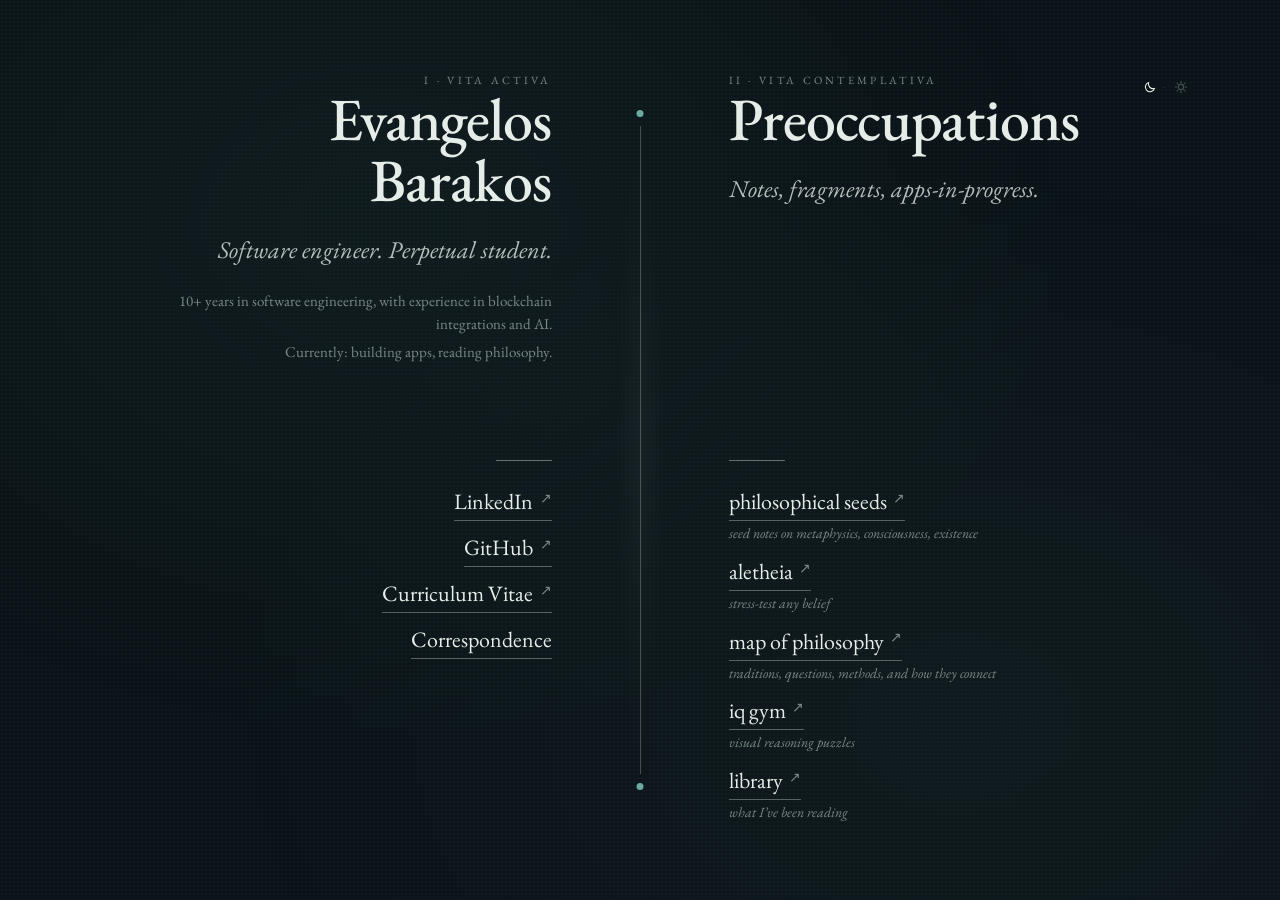
==== commit d5a638f8: "fix(site): make experience headline more professional" ====
--- a/index.html
+++ b/index.html
@@ -4,7 +4,7 @@
 		<title>Evangelos Barakos</title>
 		<meta charset="utf-8" />
 		<meta name="viewport" content="width=device-width, initial-scale=1" />
-		<meta name="description" content="Evangelos Barakos — software engineer and perpetual student. 10+ years in software, much of it on blockchain integrations and AI. Personal page, notes, and apps-in-progress." />
+		<meta name="description" content="Evangelos Barakos — software engineer and perpetual student. 10+ years in software engineering, with experience in blockchain integrations and AI. Personal page, notes, and apps-in-progress." />
 		<meta name="theme-color" content="#0b1418" />
 		<meta name="color-scheme" content="dark light" />
 		<link rel="canonical" href="https://www.ebarakos.com/" />
@@ -21,16 +21,16 @@
 		</script>
 
 		<meta property="og:title" content="Evangelos Barakos" />
-		<meta property="og:description" content="Software engineer. Perpetual student. 10+ years in software, much of it on blockchain integrations and AI." />
+		<meta property="og:description" content="Software engineer. Perpetual student. 10+ years in software engineering, with experience in blockchain integrations and AI." />
 		<meta property="og:type" content="website" />
 		<meta property="og:url" content="https://www.ebarakos.com/" />
-		<meta property="og:image" content="https://www.ebarakos.com/assets/og-image-v3.png" />
+		<meta property="og:image" content="https://www.ebarakos.com/assets/og-image-v4.png" />
 		<meta property="og:image:width" content="1200" />
 		<meta property="og:image:height" content="630" />
 		<meta name="twitter:card" content="summary_large_image" />
 		<meta name="twitter:title" content="Evangelos Barakos" />
-		<meta name="twitter:description" content="Software engineer. Perpetual student. 10+ years in software, much of it on blockchain integrations and AI." />
-		<meta name="twitter:image" content="https://www.ebarakos.com/assets/og-image-v3.png" />
+		<meta name="twitter:description" content="Software engineer. Perpetual student. 10+ years in software engineering, with experience in blockchain integrations and AI." />
+		<meta name="twitter:image" content="https://www.ebarakos.com/assets/og-image-v4.png" />
 
 		<link rel="preload" href="assets/fonts/eb-garamond-latin.woff2" as="font" type="font/woff2" crossorigin />
 		<link rel="preload" href="assets/fonts/eb-garamond-latin-italic.woff2" as="font" type="font/woff2" crossorigin />
@@ -80,7 +80,7 @@
 						<h1 id="name-heading">Evangelos<br/>Barakos</h1>
 						<p class="tagline">Software engineer. Perpetual student.</p>
 						<div class="bio">
-							<p>10+ years in software, much of it on blockchain integrations and AI.</p>
+							<p>10+ years in software engineering, with experience in blockchain integrations and AI.</p>
 							<p>Currently: building apps, reading philosophy.</p>
 						</div>
 					</div>
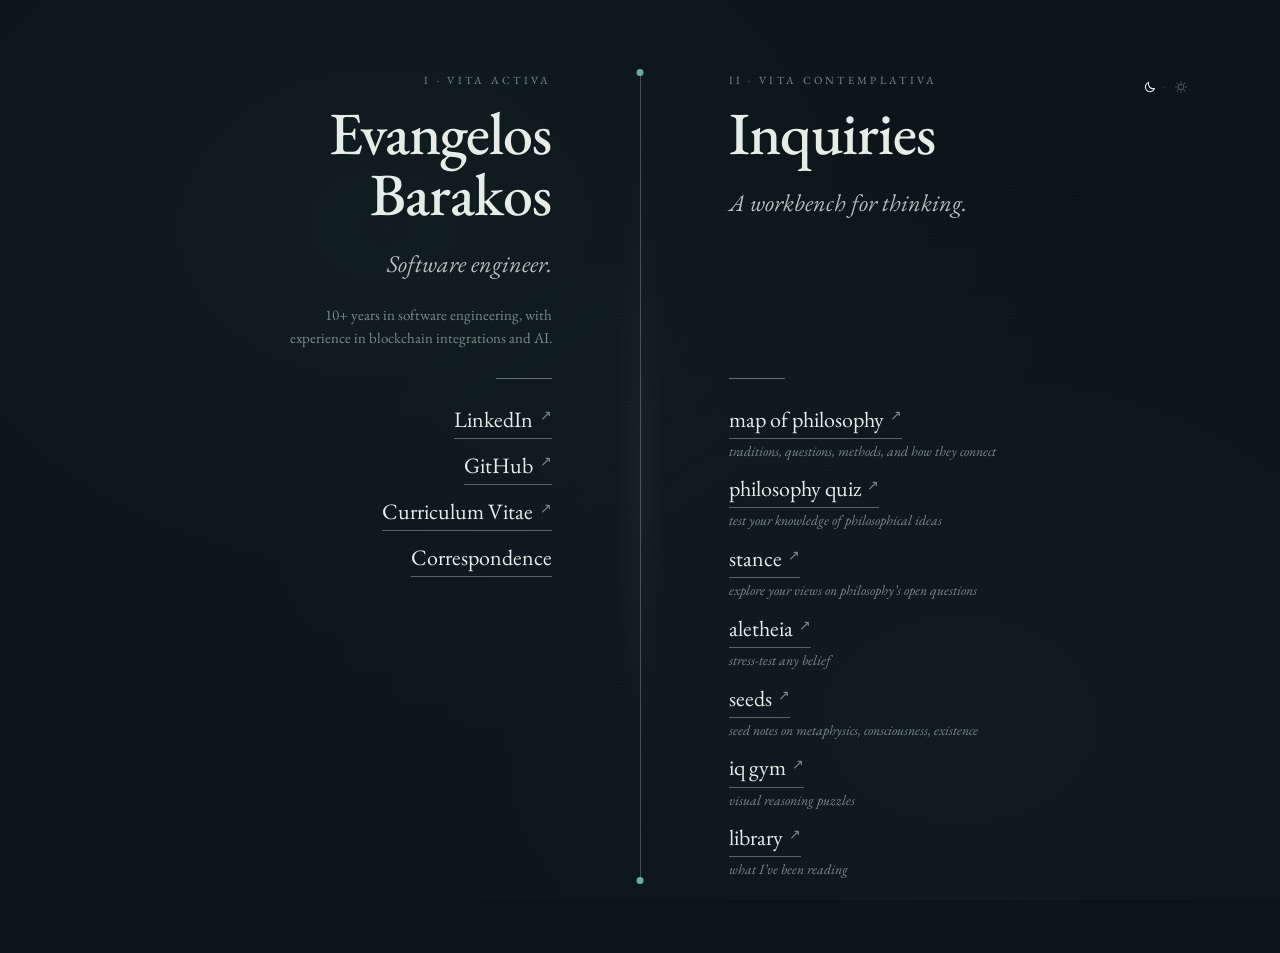
==== commit 777932c8: "feat(site): refresh copy, align layout, update preview Co-Authored-By: Claude Opus 5.5 <noreply@anth" ====
--- a/index.html
+++ b/index.html
@@ -4,7 +4,7 @@
 		<title>Evangelos Barakos</title>
 		<meta charset="utf-8" />
 		<meta name="viewport" content="width=device-width, initial-scale=1" />
-		<meta name="description" content="Evangelos Barakos — software engineer and perpetual student. 10+ years in software engineering, with experience in blockchain integrations and AI. Personal page, notes, and apps-in-progress." />
+		<meta name="description" content="Evangelos Barakos — software engineer. 10+ years in software engineering, with experience in blockchain integrations and AI. Inquiries: a workbench for thinking." />
 		<meta name="theme-color" content="#0b1418" />
 		<meta name="color-scheme" content="dark light" />
 		<link rel="canonical" href="https://www.ebarakos.com/" />
@@ -21,16 +21,16 @@
 		</script>
 
 		<meta property="og:title" content="Evangelos Barakos" />
-		<meta property="og:description" content="Software engineer. Perpetual student. 10+ years in software engineering, with experience in blockchain integrations and AI." />
+		<meta property="og:description" content="Software engineer. 10+ years in software engineering, with experience in blockchain integrations and AI. Inquiries: a workbench for thinking." />
 		<meta property="og:type" content="website" />
 		<meta property="og:url" content="https://www.ebarakos.com/" />
-		<meta property="og:image" content="https://www.ebarakos.com/assets/og-image-v4.png" />
+		<meta property="og:image" content="https://www.ebarakos.com/assets/og-image-v5.png" />
 		<meta property="og:image:width" content="1200" />
 		<meta property="og:image:height" content="630" />
 		<meta name="twitter:card" content="summary_large_image" />
 		<meta name="twitter:title" content="Evangelos Barakos" />
-		<meta name="twitter:description" content="Software engineer. Perpetual student. 10+ years in software engineering, with experience in blockchain integrations and AI." />
-		<meta name="twitter:image" content="https://www.ebarakos.com/assets/og-image-v4.png" />
+		<meta name="twitter:description" content="Software engineer. 10+ years in software engineering, with experience in blockchain integrations and AI. Inquiries: a workbench for thinking." />
+		<meta name="twitter:image" content="https://www.ebarakos.com/assets/og-image-v5.png" />
 
 		<link rel="preload" href="assets/fonts/eb-garamond-latin.woff2" as="font" type="font/woff2" crossorigin />
 		<link rel="preload" href="assets/fonts/eb-garamond-latin-italic.woff2" as="font" type="font/woff2" crossorigin />
@@ -78,10 +78,9 @@
 				<div class="plate">
 					<div class="plate-head">
 						<h1 id="name-heading">Evangelos<br/>Barakos</h1>
-						<p class="tagline">Software engineer. Perpetual student.</p>
+						<p class="tagline">Software engineer.</p>
 						<div class="bio">
 							<p>10+ years in software engineering, with experience in blockchain integrations and AI.</p>
-							<p>Currently: building apps, reading philosophy.</p>
 						</div>
 					</div>
 					<span class="rule"></span>
@@ -100,28 +99,36 @@
 
 			<div class="spine" aria-hidden="true"></div>
 
-			<section class="page page-right" aria-labelledby="preoccupations-heading">
+			<section class="page page-right" aria-labelledby="inquiries-heading">
 				<div class="folio">II · Vita Contemplativa</div>
 				<div class="plate">
 					<div class="plate-head">
-						<h2 id="preoccupations-heading">Preoccupations</h2>
-						<p class="tagline">Notes, fragments, apps-in-progress.</p>
+						<h2 id="inquiries-heading">Inquiries</h2>
+						<p class="tagline">A workbench for thinking.</p>
 					</div>
 					<span class="rule"></span>
 					<div class="plate-body">
 						<nav aria-label="Personal projects">
 							<ul class="listing">
 								<li>
-									<a href="https://philosophy.ebarakos.com">philosophical seeds <span class="ext" aria-hidden="true">↗</span></a>
-									<em>seed notes on metaphysics, consciousness, existence</em>
+									<a href="https://map.ebarakos.com">map of philosophy <span class="ext" aria-hidden="true">↗</span></a>
+									<em>traditions, questions, methods, and how they connect</em>
+								</li>
+								<li>
+									<a href="https://quiz.ebarakos.com">philosophy quiz <span class="ext" aria-hidden="true">↗</span></a>
+									<em>test your knowledge of philosophical ideas</em>
+								</li>
+								<li>
+									<a href="https://stance.ebarakos.com">stance <span class="ext" aria-hidden="true">↗</span></a>
+									<em>explore your views on philosophy&rsquo;s open questions</em>
 								</li>
 								<li>
 									<a href="https://aletheia.ebarakos.com">aletheia <span class="ext" aria-hidden="true">↗</span></a>
 									<em>stress-test any belief</em>
 								</li>
 								<li>
-									<a href="https://map.ebarakos.com">map of philosophy <span class="ext" aria-hidden="true">↗</span></a>
-									<em>traditions, questions, methods, and how they connect</em>
+									<a href="https://philosophy.ebarakos.com">seeds <span class="ext" aria-hidden="true">↗</span></a>
+									<em>seed notes on metaphysics, consciousness, existence</em>
 								</li>
 								<li>
 									<a href="https://iq.ebarakos.com">iq gym <span class="ext" aria-hidden="true">↗</span></a>
--- a/assets/css/main.css
+++ b/assets/css/main.css
@@ -110,12 +110,17 @@
 	z-index: 0;
 }
 
-/* Layout: two facing pages with a hairline spine */
+/* Layout: two facing pages with a hairline spine. Both pages share the shell's four
+   rows (folio · head · rule · body) through subgrid, so the folios, rules and listings
+   line up across the spine whatever each side holds. */
 .shell {
 	position: relative;
 	min-height: 100%;
 	display: grid;
 	grid-template-columns: 1fr 1px 1fr;
+	grid-template-rows: auto auto auto auto;
+	align-content: center;
+	padding: 72px 0;
 	animation: fade 1.3s ease both;
 	z-index: 1;
 }
@@ -134,9 +139,9 @@
 @keyframes fade { from { opacity: 0; } to { opacity: 1; } }
 
 .spine {
+	grid-column: 2;
+	grid-row: 1 / -1;
 	background: var(--rule);
-	height: 72%;
-	align-self: center;
 	width: 1px;
 	position: relative;
 	z-index: 1;
@@ -149,14 +154,14 @@
 	background: var(--accent);
 	opacity: 0.95;
 }
-.spine::before { top: -16px; }
-.spine::after  { bottom: -16px; }
+.spine::before { top: -3px; }
+.spine::after  { bottom: -3px; }
 
 .page {
-	padding: 72px 88px;
-	display: flex;
-	flex-direction: column;
-	justify-content: space-between;
+	grid-row: 1 / -1;
+	display: grid;
+	grid-template-rows: subgrid;
+	padding: 0 88px;
 	position: relative;
 	z-index: 1;
 }
@@ -168,28 +173,11 @@
 	letter-spacing: 0.3em;
 	text-transform: uppercase;
 	color: var(--muted);
-}
-
-.plate {
-	flex: 1;
-	display: flex;
-	flex-direction: column;
-}
-/* Rule-aligned layout: both halves are flex:1 so the rule is the shared horizontal
-   axis. Content on both sides starts from the top of its half; the empty space
-   between the last line of content and the rule just varies per side. */
-.plate-head {
-	flex: 1;
-	display: flex;
-	flex-direction: column;
-	justify-content: flex-start;
-}
-.plate-body {
-	flex: 1;
-	display: flex;
-	flex-direction: column;
-	justify-content: flex-start;
-}
+	margin-bottom: 14px;
+}
+
+/* The plate's children (head · rule · body) sit directly on the page's subgrid rows. */
+.plate { display: contents; }
 
 /* Display headings — h1 and h2 share the same plate-title style */
 h1, h2 {
@@ -214,6 +202,7 @@
 	line-height: 1.4;
 	margin-top: 22px;
 	max-width: 440px;
+	text-wrap: balance;
 }
 .page-left .tagline { margin-left: auto; }
 
@@ -224,6 +213,7 @@
 	color: var(--muted);
 	margin-top: 22px;
 	max-width: 440px;
+	text-wrap: balance;
 }
 .bio p { margin: 0; }
 .bio p + p { margin-top: 4px; }
@@ -236,8 +226,8 @@
 	opacity: 0.4;
 	margin: 28px 0 24px 0;
 }
-.page-left .rule  { align-self: flex-end; }
-.page-right .rule { align-self: flex-start; }
+.page-left .rule  { justify-self: end; }
+.page-right .rule { justify-self: start; }
 
 /* Listings */
 .listing {
@@ -334,7 +324,8 @@
 
 /* Intermediate: narrow laptop / large tablet */
 @media (min-width: 901px) and (max-width: 1180px) {
-	.page { padding: 56px 56px; }
+	.shell { padding: 56px 0; }
+	.page { padding: 0 56px; }
 	h1, h2 { font-size: 48px; }
 	.listing { font-size: 20px; }
 	.tagline { font-size: 21px; }
@@ -345,12 +336,15 @@
 @media (max-width: 900px) {
 	.shell {
 		grid-template-columns: 1fr;
-		grid-template-rows: auto auto auto;
+		grid-template-rows: auto;
 		min-height: 100%;
+		padding: 0;
 	}
 	.shell::before { display: none; }
 
 	.spine {
+		grid-column: auto;
+		grid-row: auto;
 		width: 100%;
 		height: 56px;
 		background: none;
@@ -364,7 +358,9 @@
 		position: static;
 		transform: none;
 		width: 72%; height: 1px;
-		background: var(--rule);
+		background: linear-gradient(to right,
+			var(--rule) calc(50% - 24px), transparent 0,
+			transparent calc(50% + 24px), var(--rule) 0);
 		border-radius: 0;
 		top: auto;
 		opacity: 1;
@@ -377,7 +373,7 @@
 		transform: none;
 		width: auto; height: auto;
 		border-radius: 0;
-		background: var(--bg);
+		background: none;
 		color: var(--accent);
 		font-size: 18px;
 		padding: 0 16px;
@@ -386,19 +382,16 @@
 		z-index: 1;
 	}
 
-	.page { padding: 48px 28px; }
+	.page { grid-row: auto; display: block; padding: 48px 28px; }
 	.page-left, .page-right { text-align: left; }
 	.page-left .listing { align-items: flex-start; }
 	.page-left .tagline { margin-left: 0; }
 	.page-left .bio { margin-left: 0; text-align: left; }
-	.page-left .rule { align-self: flex-start; }
+	.page-left .rule { justify-self: start; }
 	h1, h2 { font-size: 40px; }
 	.listing { font-size: 20px; }
 	.tagline { font-size: 20px; margin-top: 18px; }
 	.bio { font-size: 14px; margin-top: 18px; }
-
-	/* Mobile: pages stack, no need for the rule-aligned flex trick */
-	.plate-head, .plate-body { flex: 0 0 auto; display: block; }
 
 	.theme-toggle { top: 18px; right: 20px; font-size: 10px; letter-spacing: 0.22em; }
 }
@@ -427,10 +420,10 @@
 	.shell { display: block; min-height: 0; animation: none; }
 	.shell::before { display: none; }
 	.spine { display: none; }
-	.page { padding: 0.6in 0.7in; text-align: left; page-break-after: always; }
+	.page { display: block; padding: 0.6in 0.7in; text-align: left; page-break-after: always; }
 	.page-right { page-break-after: auto; }
-	.page-left .rule, .page-left .listing, .page-left .tagline, .page-left .bio { align-self: flex-start; margin-left: 0; text-align: left; }
-	.plate-head, .plate-body { flex: 0 0 auto; display: block; }
+	.page-left .listing { align-items: flex-start; }
+	.page-left .tagline, .page-left .bio { margin-left: 0; text-align: left; }
 	h1, h2 { font-size: 36pt; }
 	.listing { font-size: 12pt; }
 	.listing a { color: var(--ink); background-image: none; }
